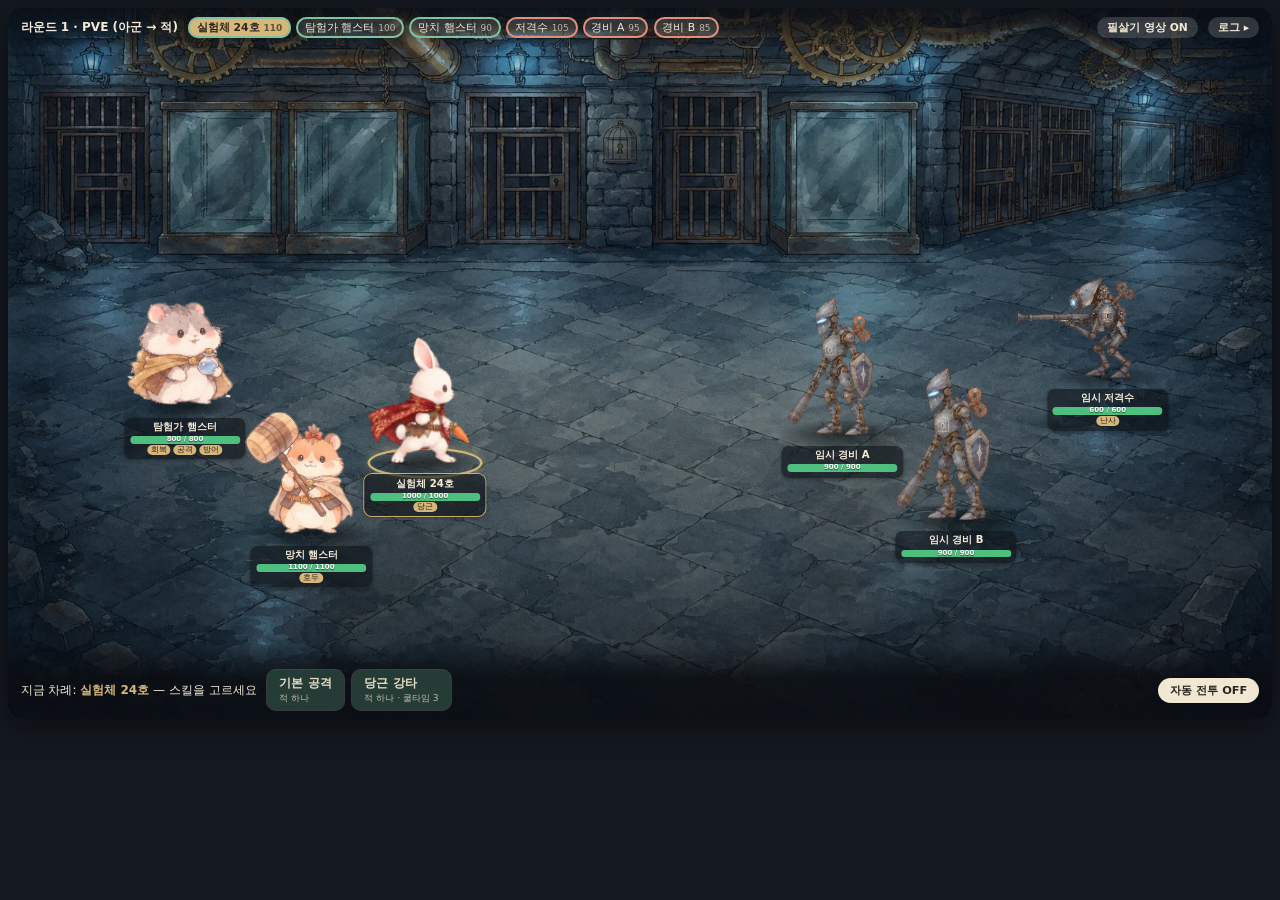
==== battle.html @ 60be23ec "TALELIA 테스트 배포판 첫 업로드 (개발 커밋 ec223e3 기준)" ====
<!doctype html>
<html lang="ko">
<head>
<meta charset="utf-8">
<meta name="viewport" content="width=device-width, initial-scale=1">
<meta name="theme-color" content="#253B35">
<title data-dev-title="TALELIA 전투 프로토타입">TALELIA · 전투</title>
<script src="js/devmode.js?v=ec223e365bf9"></script>
<!-- 턴제 전투 규칙 검증용 프로토타입 (그림 · 연출 최소)
     · 규칙 = js/battle/rules.js · 자동 행동 = js/battle/ai.js · 화면 = js/battle/view.js · 수치(모두 임시값) = data/battle-proto.js
     · 로그인 · 서버 호출 · 저장 없음. 이 폴더 안 파일만 읽습니다. 마을 화면(town.html)과 기존 게임 엔진은 건드리지 않습니다.
     · 주소 옵션: ?mode=pvp · ?seed=7 · ?auto=1 · ?speed=0|1|2|step
       필살기 영상: ?ultvideo=0|1 · ?ultvideorate=4 (시험용 배속) · ?ultvideosrc=경로 · ?ultvideodelay=ms (js/battle/view.js 머리말)
       이야기에서 온 전투: ?encounter=lab_guard_tutorial&return=story.html%3Fscene%3Dprologue_03 (구성 = data/battle-proto.js encounters · 끝나면 결과를 붙여 이야기로)
       던전 전투: ?dungeon=7&run=2026-11-18%23003&savekey=…&return=gacha.html%3Ftab%3Ddungeon (js/dungeon/rules.js · data/dungeon/floors.js · run 이 없으면 미리 보기)
       뽑기 편성으로 시험 전투: ?party=1&tier=normal&return=gacha.html%3Ftab%3Dparty (js/gacha/trial.js · data/gacha/trial.js · 끝나면 결과를 붙여 편성 탭으로)
       화면 비교용: ?bg=none (배경 없음 · 단색) · ?bgdim=0~1 (배경 어둡게) · ?shadow=0 (발밑 그림자 끔) · ?outline=1 (캐릭터 외곽 빛) -->

<script>
  // 시험용: 이 페이지에서 난 오류를 모아 둠 (tests/battle.test.html 이 읽음)
  window.__battleErrors = [];
  addEventListener('error', e => window.__battleErrors.push(String(e.message || e)));
  addEventListener('unhandledrejection', e => window.__battleErrors.push(String(e.reason)));
  (function(){ const ce = console.error; console.error = function(){ window.__battleErrors.push([].join.call(arguments, ' ')); return ce.apply(console, arguments); }; })();
</script>
<link rel="stylesheet" href="css/reset.css?v=ec223e365bf9">
<link rel="stylesheet" href="css/variables.css?v=ec223e365bf9">
<link rel="stylesheet" href="css/battle.css?v=ec223e365bf9">
</head>
<body>
<main id="battle" class="bt">
  <!-- 전장: 16:9 · 창 크기에 맞춰 늘어남 · 배경 그림(없으면 단색) 위에 캐릭터가 바닥선에 섬 · 위/아래 표시는 전장 위에 겹침 -->
  <section class="bt-field" aria-label="전장">
    <div class="bt-bg" aria-hidden="true"></div>
    <div class="bt-units"></div>

    <header class="bt-hud bt-hud--top">
      <div id="btRound" class="bt-round"></div>
      <ol id="btQueue" class="bt-queue" aria-label="이번 라운드 남은 행동 순서"></ol>
      <span class="bt-temp" title="수치 · 일부 규칙이 확정되지 않았습니다" data-dev-only>임시값</span>
      <button type="button" id="btVideoToggle" class="bt-hud-btn" aria-pressed="true" title="24호 필살기 영상 켜기 · 끄기 (이 기기에 기억)">필살기 영상 ON</button>
      <button type="button" id="btLogToggle" class="bt-hud-btn" aria-controls="btLogBox" aria-expanded="false">로그 ▸</button>
    </header>

    <div class="bt-hud bt-hud--bottom">
      <div id="btTurn" class="bt-turn"></div>
      <div class="bt-actions"><div id="btSkills" class="bt-skills"></div><button type="button" id="btStep" class="bt-btn bt-step" hidden>다음 행동 ▶</button></div>
      <button type="button" id="btAuto" class="bt-btn bt-auto">자동 전투 OFF</button>
    </div>

    <aside id="btLogBox" class="bt-logbox" aria-label="전투 로그">
      <h2>전투 로그 <small data-dev-only>적용된 보정(후열 · 전열 · 강화)을 항상 표시</small></h2>
      <ol id="btLog" class="bt-log"></ol>
    </aside>
    <div id="btResult" class="bt-result" hidden></div>
  </section>

  <!-- 전장 아래 도구 줄 -->
  <section class="bt-toolbar" data-dev-only>
    <span class="bt-seg"><button type="button" class="bt-btn" data-mode="pve">PVE</button><button type="button" class="bt-btn" data-mode="pvp">PVP</button></span>
    <label class="bt-seed">시드 <input id="btSeed" type="number" min="1" step="1" value="1"></label>
    <button type="button" id="btRestart" class="bt-btn">재시작</button>
    <span class="bt-seg" title="자동 행동 속도"><button type="button" class="bt-btn" data-speed="step">한 단계</button><button type="button" class="bt-btn" data-speed="1">×1</button><button type="button" class="bt-btn" data-speed="2">×2</button><button type="button" class="bt-btn" data-speed="0">즉시</button></span>
    <div id="btAutos" class="bt-autos"></div>
  </section>
</main>
<script src="data/battle-proto.js?v=ec223e365bf9"></script>
<script src="js/battle/rules.js?v=ec223e365bf9"></script>
<script src="js/battle/ai.js?v=ec223e365bf9"></script>
<script src="data/rigs/subject_24.js?v=ec223e365bf9"></script>
<script src="data/rigs/subject_24_small.js?v=ec223e365bf9"></script>
<script src="js/battle/rig.js?v=ec223e365bf9"></script>
<script src="js/battle/rig-stage.js?v=ec223e365bf9"></script>
<!-- 뽑기 편성으로 시험 전투 (?party=1 일 때만 씀 · 뽑기 저장은 읽기만) : 뽑기 데이터 · 규칙 · 시험 전투 상대 · 변환 · 뽑기 캐릭터 리그 데이터(그림은 쓸 때만 불러옴) -->
<script src="data/gacha/species.js?v=ec223e365bf9"></script>
<script src="js/gacha/rules.js?v=ec223e365bf9"></script>
<script src="js/gacha/passive.js?v=ec223e365bf9"></script>
<script src="js/gacha/story-growth.js?v=ec223e365bf9"></script>
<script src="data/gacha/equipment.js?v=ec223e365bf9"></script>
<script src="js/gacha/gear.js?v=ec223e365bf9"></script>
<script src="data/gacha/trial.js?v=ec223e365bf9"></script>
<script src="js/gacha/trial.js?v=ec223e365bf9"></script>
<!-- 던전 전투 (?dungeon=층 · E4 · 뽑기 저장은 읽기만) : 층 데이터 · 던전 규칙 -->
<script src="data/dungeon/floors.js?v=ec223e365bf9"></script>
<script src="js/dungeon/rules.js?v=ec223e365bf9"></script>
<script src="data/stage/chapter1.js?v=ec223e365bf9"></script>
<script src="js/stage/rules.js?v=ec223e365bf9"></script>
<script src="js/battle/fx-kit.js?v=ec223e365bf9"></script>
<script src="data/rigs/_kit.js?v=ec223e365bf9"></script>
<script src="data/rigs/farmer_rabbit.js?v=ec223e365bf9"></script>
<script src="data/rigs/squirrel_slinger.js?v=ec223e365bf9"></script>
<script src="data/rigs/mole_miner.js?v=ec223e365bf9"></script>
<script src="data/rigs/duck_healer.js?v=ec223e365bf9"></script>
<script src="data/rigs/turtle_guard.js?v=ec223e365bf9"></script>
<script src="data/rigs/fox_mage.js?v=ec223e365bf9"></script>
<script src="data/rigs/owl_sage.js?v=ec223e365bf9"></script>
<script src="data/rigs/moon_rabbit.js?v=ec223e365bf9"></script>
<script src="data/names.js?v=ec223e365bf9"></script>
<script src="js/names.js?v=ec223e365bf9"></script>
<script>TaleliaNames.applyFromStorage(new URLSearchParams(location.search).get("savekey") || undefined);</script>   <!-- 주인공 이름 (24호 → 엘피): 1-1 클리어 저장이면 표시 이름만 바꿈 -->
<script>(function(){ var b = document.getElementById("btVideoToggle"), N = window.TaleliaNames; if(b && N){ var s = N.readSave(new URLSearchParams(location.search).get("savekey") || undefined); b.title = N.nameOf("s24", s, "call") + " 필살기 영상 켜기 · 끄기 (이 기기에 기억)"; } })();</script>
<script src="js/battle/view.js?v=ec223e365bf9"></script>
</body>
</html>
---- css/variables.css ----
/* TALELIA · variables.css — 디자인 토큰 (공식 디자인 명세서 8.1 색상) */
:root{
  /* 브랜드 색 */
  --tl-forest:#253B35;   /* Forest Green */
  --tl-gold:#D7B779;     /* Warm Gold */
  --tl-navy:#26334D;     /* Royal Navy */
  --tl-cream:#E8DCC5;    /* Cream Beige */
  --tl-violet:#9C83C7;   /* Mystic Violet */
  --tl-coral:#D98772;    /* Coral Red */

  /* 역할 색 */
  --tl-bg:#cfe6c4;                 /* 마을 하늘·들판 */
  --tl-bg-2:#a9d39a;
  --tl-surface:#fbf6ec;            /* 패널 바탕 */
  --tl-surface-2:#f1e7d3;
  --tl-ink:#2a2620;                /* 본문 글자 */
  --tl-ink-soft:#6b6152;
  --tl-line:rgba(37,59,53,.14);
  --tl-ok:#2f8a5b;
  --tl-bad:#c4523c;

  /* 신규 6등급 배지 바탕 (흰 글자 대비 4.5:1 이상 — renewal/audit/TALELIA_GRADE_COLOR_PALETTE.md 승인안) */
  --tl-tier-common:#5E6B80;                                   /* 5.40 */
  --tl-tier-rare:#1E66D0;                                     /* 5.43 */
  --tl-tier-hero:#6F55A6;                                     /* 5.96 */
  --tl-tier-legendary:#8A6A2E;  --tl-tier-legendary-2:#9A5410;/* 5.02 / 5.75 */
  --tl-tier-mythic:#B0306A;     --tl-tier-mythic-2:#8E2B6E;   /* 6.04 / 7.72 */
  --tl-tier-primordial:#A0306A; --tl-tier-primordial-2:#5B3FB0;
  --tl-tier-primordial-3:#1D5FA0; --tl-tier-primordial-4:#17775A; /* 6.72 / 7.55 / 6.57 / 5.49 */
  /* 특성 배지 바탕 */
  --tl-trait-mutant:#0E7C69;    /* 5.11 */
  --tl-trait-boss:#26334D;      /* 12.63 · Royal Navy + 금 테두리 */
  --tl-trait-farm:#253B35;      /* 11.96 · Forest Green */
  /* 이펙트 전용 (프레임·오라·그라데이션 장식 — 글자에 쓰지 않음) */
  --tl-fx-hero:var(--tl-violet);
  --tl-fx-legendary:var(--tl-gold);
  --tl-fx-mythic-a:var(--tl-coral); --tl-fx-mythic-b:var(--tl-violet);
  --tl-fx-mutant:#0FB59A;

  /* 모양 */
  --tl-r-sm:10px; --tl-r:16px; --tl-r-lg:24px; --tl-r-pill:999px;
  --tl-shadow:0 6px 18px rgba(37,59,53,.18), 0 1px 0 rgba(255,255,255,.6) inset;
  --tl-shadow-lg:0 16px 40px rgba(20,30,28,.28);

  /* 글꼴 */
  --tl-font:'Noto Sans KR',system-ui,-apple-system,'Apple SD Gothic Neo',sans-serif;
  --tl-font-display:'Jua','Noto Sans KR',sans-serif;

  /* 여백 · 안전 영역 */
  --tl-gutter:16px;
  --tl-safe-top:env(safe-area-inset-top,0px);
  --tl-safe-bottom:env(safe-area-inset-bottom,0px);
  --tl-hud-h:60px;
  --tl-nav-h:66px;
}
---- css/battle.css ----
/* TALELIA · battle.css — 전투 프로토타입 전용 (마을 CSS 와 분리)
 *  전장 = 16:9 · 창 크기에 맞춰 늘어남. 전장 안의 크기 · 위치는 전장 폭 기준(cqw · %)이라 함께 커지고 작아짐 (전장 폭 1280 일 때 1cqw = 12.8px)
 *  캐릭터 배치 · 화면 키 · 배경 · 대비 수치는 js/battle/view.js 맨 위 FX (임시값) */
body{background:#141920;color:var(--tl-ink);font-family:var(--tl-font);font-size:14px}
.bt{min-height:100vh;display:flex;flex-direction:column;align-items:center;gap:6px;padding:8px}

/* ---------- 전장 ---------- */
.bt-field{position:relative;width:min(100%, calc((100vh - var(--bt-tools-h, 104px)) * 16 / 9));aspect-ratio:16/9;container-type:inline-size;overflow:hidden;
  border-radius:12px;background:#2b3440;box-shadow:0 8px 30px rgba(0,0,0,.45)}
.bt-bg{position:absolute;inset:0;background:#2b3440 var(--bt-bg, none) center bottom / cover no-repeat}
.bt-bg::after{content:'';position:absolute;inset:0;pointer-events:none;   /* 배경 어둡게: 전체 + 아래쪽(발밑 표시판 · 캐릭터 발 근처) 더 어둡게 */
  background:linear-gradient(to bottom, rgba(8,11,16,0) 50%, rgba(8,11,16,var(--bt-dim-bottom, .35)) 92%), rgba(8,11,16,var(--bt-dim, .25))}
.bt-units{position:absolute;inset:0}

/* ---------- 캐릭터: 칸(.bt-unit) = 발 위치 한 점 · 그림은 그 위 · 표시판은 그 아래 ---------- */
.bt-unit{position:absolute;width:0;height:0}
.bt-shadow{position:absolute;left:0;top:0;width:var(--sw, 8cqw);height:calc(var(--sw, 8cqw) * .24);translate:-50% -50%;border-radius:50%;pointer-events:none;
  background:radial-gradient(closest-side, rgba(0,0,0,.55), rgba(0,0,0,.28) 60%, rgba(0,0,0,0))}
.bt.no-shadow .bt-shadow{background:none}
.bt-actor{position:absolute;left:0;bottom:0;translate:-50% 0;isolation:isolate;transform-origin:50% 100%;cursor:pointer}
.bt-fig{height:var(--fh, 7.5cqw);display:flex;align-items:flex-end;justify-content:center}
.bt-fig--img{width:auto;max-width:none;object-fit:contain;transform:scaleX(-1)}   /* 아군 정지 그림은 왼쪽을 봄 → 오른쪽(적)을 보도록 반전 */
.bt-unit--enemy .bt-fig--img{transform:none}                                      /* 적 그림은 처음부터 왼쪽을 봄 → 반전 없음 */
.bt.has-outline .bt-fig{filter:drop-shadow(0 0 1px rgba(255,248,230,.9)) drop-shadow(0 0 3px rgba(255,248,230,.35))}
.bt-fig--shape{width:var(--fh, 7.5cqw);height:var(--fh, 7.5cqw);align-items:center;background:var(--c);color:#fff;font-weight:700;font-size:max(10px, .9cqw);box-shadow:inset 0 -6px 0 rgba(0,0,0,.18)}
.bt-fig--square{border-radius:10px}.bt-fig--circle{border-radius:50%}
.bt-floats{position:absolute;left:0;bottom:calc(var(--fh, 7.5cqw) + .6cqw);width:0;height:0;pointer-events:none;z-index:5}

/* 발밑 표시판: 이름 · HP · 쿨타임 · 강화 */
.bt-plate{position:absolute;left:0;top:.9cqw;translate:-50% 0;width:9.6cqw;padding:.25cqw .45cqw .35cqw;border-radius:.6cqw;text-align:center;cursor:pointer;
  background:rgba(14,18,24,.62);color:#f3ead8;box-shadow:0 1px 4px rgba(0,0,0,.35);font-size:max(9px, .72cqw);line-height:1.25}
.bt-name{font-weight:700;font-size:max(10px, .8cqw);white-space:nowrap;overflow:hidden;text-overflow:ellipsis}
.bt-hp{position:relative;height:max(7px, .62cqw);margin-top:.2cqw;border-radius:99px;background:rgba(255,255,255,.18);overflow:hidden}
.bt-hp i{position:absolute;inset:0 auto 0 0;background:#4fbf7f;transition:width .35s}
.bt-hp[data-level="mid"] i{background:#e0ad46}.bt-hp[data-level="lo"] i{background:#e0624a}
.bt-hp b{position:absolute;inset:0;font-size:max(7px, .5cqw);line-height:max(7px, .62cqw);font-weight:700;color:#fff;text-shadow:0 1px 1px rgba(0,0,0,.6)}
.bt-tags{display:flex;flex-direction:column;gap:.1cqw;margin-top:.1cqw}   /* V3: 패시브 강화 한 줄이 처음부터 붙어도 이름표가 옆 캐릭터를 가리지 않게 촘촘히 */
.bt-tags:empty,.bt-buffs:empty,.bt-cds:empty{display:none}
.bt-buffs,.bt-cds{display:flex;gap:.2cqw;justify-content:center;flex-wrap:nowrap}   /* 강화 한 줄 · 쿨타임 한 줄 */
.bt-buffs span,.bt-cds span{font-size:max(8px, .55cqw);padding:0 .3cqw;border-radius:.4cqw;background:rgba(255,255,255,.14);color:#e9dfcb;white-space:nowrap}
.bt-buffs span{background:#3d6fb6;color:#fff}
.bt-cds span.ready{background:var(--tl-gold);color:var(--tl-ink)}
/* 상태이상 (v2 5단계 · 아이콘 표 = view.js STATUS_ICON): 강화 칩 옆 · 나쁜 효과 = 붉은 · 보라 계열 (강화 = 파랑과 구분) · 남은 턴 = 오른쪽 아래 작은 숫자 */
.bt-effrow{display:flex;gap:.2cqw;justify-content:center;flex-wrap:nowrap;align-items:center}
.bt-effrow[hidden]{display:none}
.bt-status{display:inline-flex;gap:.15cqw}
.bt-status:empty{display:none}
.bt-st{position:relative;display:inline-flex;align-items:center;justify-content:center;min-width:max(15px, 1.05cqw);height:max(14px, .95cqw);padding:0 .12cqw;border-radius:.4cqw;
  font-size:max(9px, .62cqw);line-height:1;color:#fff;box-shadow:inset 0 0 0 1px rgba(255,255,255,.25)}
.bt-st i{font-style:normal;display:block}
.bt-st i img{display:block;width:max(11px, .8cqw);height:max(11px, .8cqw);object-fit:contain}
.bt-st small{position:absolute;right:-.18cqw;bottom:-.2cqw;min-width:max(8px, .5cqw);padding:0 1px;border-radius:99px;background:#14181e;color:#fff;font-size:max(7px, .45cqw);font-weight:800;line-height:1.15;text-align:center}
.bt-st--stun{background:#8a6a1e}
.bt-st--poison{background:#6c3a8f}
.bt-st--weaken{background:#a8423a}
.bt-st--silence{background:#5b5f78}
.bt-st--thorn{background:#6b5a3a}
.bt-st--thorn.is-worn{background:#a8423a}
/* 기절: 머리 위 회전 별 + 캐릭터 흐리게 (움직임 줄이기 = 별 · 흐림 없이 아이콘만) */
.bt-stunfx{position:absolute;left:0;bottom:calc(var(--fh, 7.5cqw) - .2cqw);width:0;height:0;pointer-events:none;z-index:4;display:none}
.bt-unit.is-stunned .bt-stunfx{display:block}
.bt-stunfx__ring{position:absolute;left:-2.2cqw;top:-.4cqw;width:4.4cqw;height:1.6cqw;transform:scaleY(.42)}
.bt-stunfx__ring i{position:absolute;left:50%;top:50%;font-style:normal;color:#ffd84a;font-size:max(13px, 1.3cqw);line-height:1;text-shadow:0 0 4px rgba(255,200,60,.9),0 1px 0 #6a4a00;
  translate:-50% -50%;animation:bt-stun-orbit 1.1s linear infinite}
.bt-stunfx__ring i:nth-child(2){animation-delay:-.367s}.bt-stunfx__ring i:nth-child(3){animation-delay:-.733s}
.bt-unit.is-stunned .bt-pose{opacity:.55;filter:saturate(.45) brightness(.9)}
.bt.is-reduced .bt-stunfx{display:none !important}
.bt.is-reduced .bt-unit.is-stunned .bt-pose{opacity:1;filter:none}
.bt-q.is-stunned{background:rgba(120,120,120,.45);color:#c9c9c9;box-shadow:inset 0 0 0 2px #888}
.bt-q__st{font-style:normal;margin-right:3px}
/* 적 n명: 대상을 고를 때 함께 맞을 이웃 = 발밑 점선 고리 */
.bt-unit.is-splash .bt-shadow{outline:.16cqw dashed #ffb47a;outline-offset:.18cqw}
.bt-unit.is-splash .bt-fig{filter:drop-shadow(0 0 4px rgba(255,170,110,.55))}

/* 상태: 지금 차례 = 발밑 금색 고리 · 고를 수 있는 대상 = 붉은 고리 + 외곽 빛 · 막힘 = 흐리게 · 쓰러짐 = 회색 */
.bt-unit.is-turn .bt-shadow{box-shadow:0 0 0 .2cqw rgba(215,183,121,.95), 0 0 1cqw rgba(215,183,121,.7)}
.bt-unit.is-turn .bt-plate{box-shadow:0 0 0 1px rgba(215,183,121,.9), 0 1px 4px rgba(0,0,0,.35)}
.bt-unit.is-target .bt-shadow{box-shadow:0 0 0 .22cqw #ff6a55, 0 0 1.1cqw rgba(255,106,85,.8);animation:bt-ring .9s ease-in-out infinite}
.bt-unit.is-target .bt-fig{filter:drop-shadow(0 0 2px #ff8a70) drop-shadow(0 0 6px rgba(255,106,85,.6))}
.bt-unit.is-blocked .bt-actor,.bt-unit.is-blocked .bt-plate{opacity:.4}
.bt-unit.is-down .bt-actor,.bt-unit.is-down .bt-plate{opacity:.35;filter:grayscale(1)}
.bt-unit.is-down .bt-shadow{opacity:.4}

.bt-float{position:absolute;left:0;translate:-50% 0;font-weight:800;font-size:max(14px, 1.5cqw);white-space:nowrap;text-shadow:0 1px 0 #000,0 0 5px rgba(0,0,0,.8);animation:bt-float 1.1s ease-out forwards}
.bt-float--damage{color:#ff8a70}.bt-float--heal{color:#7ee3a4}.bt-float--buff{color:#9cc4ff;font-size:max(12px, 1.15cqw)}
.bt-float--poison{color:#c79bff}                                                      /* 중독 피해 "☠ -42" (보라) */
.bt-float--status{color:#ff9ad0;font-size:max(12px, 1.1cqw)}                          /* 걸림 "약화" · "중독" · "기절" */
.bt-float--resist{color:#d6dbe2;font-size:max(11px, 1cqw)}                            /* 막힘 "저항" · "면역" */
.bt-float--stun{color:#ffd84a;font-size:max(15px, 1.6cqw);top:-.9cqw}                /* 기절 차례 "기절!" (머리 위 별 바로 위) */
.bt-result{position:absolute;left:50%;top:46%;translate:-50% -50%;z-index:960;display:flex;flex-direction:column;align-items:center;gap:6px;padding:18px 28px;border-radius:14px;background:rgba(251,246,236,.96);box-shadow:var(--tl-shadow-lg)}
/* 결과창 · 라운드 띠는 캐릭터 층(.bt-unit z-index = 발 높이 × 10 · 돌진 중 900) · 이펙트 캔버스(905)보다 위 */
.bt-result b{font-size:30px}.bt-result[data-result="win"] b{color:var(--tl-ok)}.bt-result[data-result="lose"] b{color:var(--tl-bad)}
.bt-result button{padding:6px 16px;border-radius:var(--tl-r-pill);background:var(--tl-forest);color:var(--tl-cream);font-weight:700}
.bt-result button.bt-result__sub{background:none;color:var(--tl-forest);box-shadow:inset 0 0 0 1.5px var(--tl-forest)}   /* 이야기로 돌아가기 (덜 강조) */
.bt-result[data-result="error"] b{font-size:20px;color:var(--tl-bad)}
/* 스테이지 패배: 동료 모으기 안내 (1-2 첫 패배 = is-first 로 크게) */
.bt-recruit{display:flex;flex-direction:column;align-items:center;gap:6px;margin:2px 0;text-align:center;color:#4a4032}
.bt-recruit p{margin:0;font-size:13px;max-width:26em;word-break:keep-all}
.bt-recruit__btns{display:flex;flex-wrap:wrap;justify-content:center;gap:8px}
.bt-recruit.is-first{padding:10px 14px;border-radius:12px;background:#fff3d2;box-shadow:inset 0 0 0 2px var(--tl-gold,#d7b779)}
.bt-recruit.is-first p{font-size:15px;font-weight:800}
.bt-recruit.is-first button:not(.bt-result__sub){padding:8px 22px;font-size:16px}
@container (max-width: 760px){
  .bt-result:has(.bt-recruit){width:max-content;max-width:96%;padding:6px 14px;gap:2px}
  .bt-result:has(.bt-recruit) b{font-size:20px}
  .bt-result:has(.bt-recruit) > span{font-size:11px}
  .bt-recruit p,.bt-recruit.is-first p{font-size:12px}
  .bt-recruit.is-first{padding:5px 10px;gap:4px}
}
/* 이야기에서 온 전투(?encounter=): 아래 도구 줄 숨김 · 전장을 그만큼 크게 */
/* 필살기 영상 덮개 (js/battle/view.js ultVideo) : 화면 전체 · 영상은 비율 유지(위아래 · 좌우 검은 띠) · 누르면 건너뛰기 */
.bt-video{position:fixed;inset:0;z-index:1000;display:flex;align-items:center;justify-content:center;background:#05070a;cursor:pointer;opacity:0;
  -webkit-user-select:none;user-select:none;touch-action:manipulation}
.bt-video__frame{position:relative;width:min(100vw, calc(100vh * 16 / 9));width:min(100vw, calc(100dvh * 16 / 9));aspect-ratio:16/9}
.bt-video__frame video,.bt-video__frame img{position:absolute;inset:0;width:100%;height:100%;object-fit:contain;display:block;pointer-events:none}
.bt-video__skip{position:absolute;right:max(12px, 2vw);bottom:max(12px, 2vh);padding:4px 12px;border-radius:999px;background:rgba(0,0,0,.5);color:#f3ead8;font-size:13px;pointer-events:none}
.bt.is-story{--bt-tools-h:16px}
.bt.is-story .bt-toolbar{display:none}
html:not(.is-dev) .bt{--bt-tools-h:16px}   /* 일반 접속: 아래 도구 줄 없음 */

/* ---------- 전장 위에 겹치는 표시 ---------- */
.bt-hud{position:absolute;left:0;right:0;z-index:50;display:flex;align-items:center;gap:.8cqw;padding:.7cqw 1cqw;color:#f3ead8;pointer-events:none}
.bt-hud > *{pointer-events:auto}
.bt-hud--top{top:0;background:linear-gradient(rgba(10,13,18,.75), rgba(10,13,18,0))}
.bt-hud--bottom{bottom:0;background:linear-gradient(rgba(10,13,18,0), rgba(10,13,18,.82) 45%);padding-top:2cqw}
.bt-round{font-weight:700;white-space:nowrap;font-size:max(11px, .95cqw)}
.bt-queue{display:flex;gap:.4cqw;margin:0;padding:0;list-style:none;overflow:hidden;flex:1}
.bt-q{padding:.25cqw .7cqw;border-radius:99px;font-size:max(10px, .85cqw);white-space:nowrap;background:rgba(255,255,255,.12)}
.bt-q small{margin-left:4px;opacity:.7}
.bt-q--ally{box-shadow:inset 0 0 0 2px #7fc29b}.bt-q--enemy{box-shadow:inset 0 0 0 2px #e08f7d}
.bt-q.is-now{background:var(--tl-gold);color:var(--tl-ink);font-weight:700}
.bt-temp{background:var(--tl-coral, #D98772);color:#fff;font-size:max(10px, .8cqw);font-weight:700;padding:.2cqw .7cqw;border-radius:99px}
.bt-hud-btn{padding:.3cqw .8cqw;border-radius:99px;background:rgba(255,255,255,.16);color:#f3ead8;font-weight:700;font-size:max(10px, .85cqw)}
.bt-turn{white-space:nowrap;font-size:max(11px, .95cqw)}
.bt-turn b{color:var(--tl-gold)}
.bt-actions{display:flex;gap:.6cqw;align-items:center;flex:1;min-height:3cqw}
.bt-skills{display:flex;gap:.6cqw;flex-wrap:wrap;align-items:center}
.bt-skill{padding:.4cqw 1cqw;border-radius:.7cqw;background:var(--tl-forest);color:var(--tl-cream);font-weight:700;text-align:left;font-size:max(11px, .95cqw);box-shadow:0 0 0 1px rgba(255,255,255,.18)}
.bt-skill small{display:block;font-weight:400;font-size:max(9px, .72cqw);opacity:.8}
.bt-skill.is-on{background:var(--tl-gold);color:var(--tl-ink)}
.bt-hint{font-size:max(10px, .8cqw);color:#d8cdb8}
.bt-btn{padding:5px 12px;border-radius:var(--tl-r-pill);background:var(--tl-surface-2);color:var(--tl-ink);font-weight:700;font-size:13px}
.bt-btn.is-on{background:var(--tl-forest);color:var(--tl-cream)}
.bt-hud .bt-btn{font-size:max(11px, .9cqw)}
.bt-step{background:var(--tl-gold)}
.bt-auto.is-on{background:var(--tl-coral, #D98772);color:#fff}

/* 로그 서랍 (오른쪽 · 기본 닫힘) */
.bt-logbox{position:absolute;right:0;top:3.6cqw;bottom:5.2cqw;z-index:55;width:min(34cqw, 420px);display:flex;flex-direction:column;padding:10px 12px;
  border-radius:12px 0 0 12px;background:rgba(251,246,236,.97);box-shadow:-6px 0 20px rgba(0,0,0,.35);transform:translateX(105%);transition:transform .25s}
.bt-logbox.is-open{transform:none}
.bt-logbox h2{font-size:14px;margin-bottom:6px}.bt-logbox h2 small{font-weight:400;color:var(--tl-ink-soft);font-size:11px;margin-left:4px}
.bt-log{flex:1;min-height:0;overflow:auto;margin:0;padding:0 0 0 2px;list-style:none;font-size:11.5px;line-height:1.45}
.bt-log li{padding:3px 0;border-bottom:1px dashed var(--tl-line)}
.bt-log--sys{color:var(--tl-ink-soft);font-weight:700}.bt-log--ally{color:#1d5b3c}.bt-log--enemy{color:#7a2e22}

/* ---------- 전장 아래 도구 줄 ---------- */
.bt-toolbar{width:min(100%, calc((100vh - var(--bt-tools-h, 104px)) * 16 / 9));display:flex;flex-wrap:wrap;gap:8px 12px;align-items:center;color:#d8cdb8;font-size:12px}
.bt-seg{display:inline-flex;gap:2px;padding:2px;border-radius:var(--tl-r-pill);background:rgba(255,255,255,.08)}
.bt-seed input{width:64px;padding:3px 6px;border:1px solid rgba(255,255,255,.2);border-radius:8px;background:#fff;color:var(--tl-ink)}
.bt-autos{display:flex;gap:10px;flex-wrap:wrap;align-items:center}
.bt-label{font-weight:700;color:#bfb39c}
.bt-check{display:inline-flex;gap:4px;align-items:center;cursor:pointer}

/* ---------- 연출 (움직임은 view.js 스크립트 · 수치는 view.js 맨 위 FX) ---------- */
.bt-pose{transform-origin:50% 100%;animation:bt-breathe var(--bt-breathe-period, 2.4s) ease-in-out var(--d, 0s) infinite;transition:scale .15s}
.bt-unit.is-down .bt-pose{animation:none}
.bt-unit.is-turn .bt-pose{scale:var(--bt-turn-scale, 1.06)}
.bt-fx{position:absolute;pointer-events:none}
.bt-fx-dot{left:0;top:0;z-index:120;border-radius:50%;background:#fff6d8;box-shadow:0 0 0 2px #e0a33a,0 0 8px 2px rgba(255,214,120,.9)}
.bt-fx-dot--enemy{background:#ffe0ea;box-shadow:0 0 0 2px #b0476b,0 0 8px 2px rgba(240,120,160,.85)}
.bt-fx-dot--heal{background:#bff0d2;box-shadow:0 0 0 2px #2f8a5b,0 0 10px 3px rgba(79,209,139,.85)}
.bt-fx-walnut{left:0;top:0;z-index:125;border-radius:50%;background:radial-gradient(circle at 35% 30%, #c8955a, #8a5a2b 70%);box-shadow:inset 0 -6px 0 rgba(0,0,0,.2),0 4px 10px rgba(0,0,0,.25)}
.bt-fx-slash{z-index:135;transform-origin:50% 50%;opacity:0}
.bt-fx-slash svg{display:block;overflow:visible}
.bt-fx-dust{left:0;top:0;z-index:122;border-radius:50%;opacity:0}
.bt-fx-glow{inset:-6%;border-radius:50%;box-shadow:0 0 0 3px #6fa8ff,0 0 16px 4px rgba(111,168,255,.75);opacity:0;z-index:2}
.bt-fx-dim{inset:0;z-index:115;background:#000;opacity:0}
.bt-fx-banner{left:50%;top:42%;z-index:140;white-space:nowrap;font-size:max(24px, 3cqw);font-weight:900;color:#fff8e6;letter-spacing:2px;
  text-shadow:0 2px 0 #8a5a2b,0 0 18px rgba(255,200,90,.9);opacity:0}
.bt.is-busy .bt-skill{pointer-events:none;opacity:.6}

@keyframes bt-ring{50%{opacity:.55}}
@keyframes bt-breathe{50%{translate:0 calc(-1 * var(--bt-breathe-px, 1.5px))}}
@keyframes bt-float{0%{opacity:0;margin-top:6px}15%{opacity:1;margin-top:0}100%{opacity:0;margin-top:-34px}}
@keyframes bt-float-fade{0%{opacity:0}15%{opacity:1}75%{opacity:1}100%{opacity:0}}
@keyframes bt-stun-orbit{0%{transform:translate(2cqw,0) scaleY(2.4)}25%{transform:translate(0,.7cqw) scaleY(2.4)}50%{transform:translate(-2cqw,0) scaleY(2.4)}75%{transform:translate(0,-.7cqw) scaleY(2.4)}100%{transform:translate(2cqw,0) scaleY(2.4)}}
/* 움직임 줄이기 (브라우저 설정 또는 ?motion=reduce · view.js 가 .is-reduced 를 붙임): 움직임은 끄고 숫자는 제자리에서 나타났다 사라짐 */
.bt.is-reduced *:not(.bt-float){animation:none !important;transition:none !important}
.bt.is-reduced .bt-float{animation-name:bt-float-fade}

/* ---------- 파츠 리그 (js/battle/rig-stage.js): 정지 그림 상자 위에 캔버스를 겹침 · 리그가 준비되면 캔버스만 보임 · 실패하면 정지 그림 그대로 ---------- */
.bt-fig--rig{position:relative;width:calc(var(--fh, 7.5cqw) * 1.25)}
.bt-fig--rig .bt-fig--img{height:100%;width:auto;max-width:none;object-fit:contain}
.bt-rig-canvas{position:absolute;left:50%;bottom:0;width:calc(var(--fh, 7.5cqw) * 2.5);height:calc(var(--fh, 7.5cqw) * 1.5625);transform:translateX(-50%);pointer-events:none;visibility:hidden}
.bt-fig--rig.is-rig-ready .bt-rig-canvas{visibility:visible}
.bt-fig--rig.is-rig-ready .bt-fig--img{visibility:hidden}
.bt-pose.has-rig{animation:none}   /* 리그가 대기 동작을 그리므로 CSS 숨쉬기는 끔 */

/* ---------- 뽑기 편성으로 시험 전투 (?party=1 · .bt.is-party) ---------- */
.bt.is-party{--bt-tools-h:16px}
.bt.is-party .bt-toolbar{display:none}
.bt.is-party .bt-plate{width:8.2cqw}
.bt-skill__note{display:inline-block !important;margin-top:.15cqw;padding:0 .4cqw;border-radius:.4cqw;background:rgba(255,217,138,.25);color:#ffd98a;opacity:1 !important}
.bt-result__tiers{display:flex;gap:6px}
.bt-result__tiers button[aria-pressed="true"]{background:var(--tl-forest);color:var(--tl-cream)}
/* 작은 전장(휴대폰 가로 등): 이름표는 이름 · HP 바만 (쿨타임 · 강화 칩 · HP 숫자는 숨김 · 글자 최소 크기 때문에 이름표가 커져 겹치지 않게) */
@container (max-width: 760px){
  .bt.is-party .bt-cds,.bt.is-party .bt-buffs,.bt.is-party .bt-hp b{display:none}
  .bt.is-party .bt-tags{margin:0}
  /* 상태이상 아이콘은 작은 화면에서도 보임: 이름표 오른쪽 위 모서리에 겹쳐 이름표 높이는 그대로 */
  .bt.is-party .bt-effrow{position:absolute;right:-4px;top:-9px}
  .bt.is-party .bt-st{min-width:13px;height:12px;font-size:8px}
  .bt.is-party .bt-st small{font-size:7px}
  .bt.is-party .bt-plate{width:8.6cqw;padding:.2cqw .3cqw .35cqw;top:.6cqw}
  .bt.is-party .bt-name{font-size:9px}
  .bt.is-party .bt-hp{height:5px}
}
/* 휴대폰 세로: 가로로 돌려 달라는 안내 (그래도 보기 = rotate-ok) */
.bt-rotate{display:none}
@media (orientation: portrait) and (max-width: 700px){
  .bt:is(.is-party,.is-story):not(.rotate-ok) .bt-rotate{position:fixed;inset:0;z-index:1100;display:flex;align-items:center;justify-content:center;padding:24px;background:rgba(10,13,18,.92)}
}
.bt-rotate__box{display:flex;flex-direction:column;align-items:center;gap:10px;max-width:320px;text-align:center;color:#f3ead8;line-height:1.5}
.bt-rotate__icon{font-size:44px;line-height:1}
.bt-rotate__box b{font-size:20px}
.bt-rotate__box span{font-size:14px;color:#d8cdb8}
.bt-rotate__box button{min-height:44px;padding:8px 22px;border-radius:var(--tl-r-pill, 99px);background:var(--tl-gold, #d7b779);color:var(--tl-ink, #2a2218);font-weight:800}

/* ---------- 뽑기 캐릭터 공격 이펙트 캔버스 (js/battle/fx-kit.js · 시험 전투만) ---------- */
.bt-fxcanvas{position:absolute;left:0;top:0;width:100%;height:100%;pointer-events:none;z-index:905}

/* ---------- 던전 전투 (?dungeon= · E4) : 라운드 띠 · 보상 카드 ---------- */
.bt-roundbanner{position:absolute;left:0;right:0;top:34%;z-index:950;display:flex;flex-direction:column;align-items:center;gap:2px;padding:1.1cqw 0;pointer-events:none;
  background:linear-gradient(90deg,transparent,rgba(20,28,26,.78) 22%,rgba(20,28,26,.78) 78%,transparent);color:var(--tl-cream,#fbf6ec);
  animation:bt-banner var(--bt-banner-dur,1100ms) ease-out both}
.bt-roundbanner small{font-size:max(12px,1.1cqw);letter-spacing:.08em;opacity:.85}
.bt-roundbanner b{font-size:max(26px,3.4cqw);font-weight:900;letter-spacing:.12em}
.bt-roundbanner.is-boss b{color:#ffb36b;text-shadow:0 0 .8cqw rgba(255,120,40,.6)}
@keyframes bt-banner{0%{opacity:0;transform:scaleX(.7)}14%{opacity:1;transform:none}80%{opacity:1}100%{opacity:0}}
.bt.is-reduced .bt-roundbanner{animation:bt-banner-fade var(--bt-banner-dur,1100ms) linear both}
@keyframes bt-banner-fade{0%,85%{opacity:1}100%{opacity:0}}
.bt-reward{display:flex;align-items:center;gap:12px;margin:4px 0}
.bt-reward.is-none{flex-direction:column;gap:0;font-weight:700;color:#6a5d4c}
.bt-reward.is-none small{font-weight:400}
.bt-reward__gold{font-size:18px;font-weight:800;color:#7a5a14}
.bt-reward__gold i{font-style:normal;color:#d9a520;margin-right:4px}
.bt-reward__note{color:#6a5d4c}
.bt-gear{--g:var(--tl-tier-common);display:flex;flex-direction:column;align-items:center;justify-content:center;min-width:92px;min-height:96px;padding:8px 10px;border-radius:12px;
  background:#fff;box-shadow:inset 0 0 0 3px var(--g),0 2px 8px rgba(0,0,0,.12)}
.bt-gear em{font-style:normal;font-size:12px;font-weight:800;color:#fff;background:var(--g);border-radius:99px;padding:1px 10px}
.bt-gear b{font-size:20px !important;color:var(--g) !important;margin-top:4px}
.bt-gear small{font-size:12px;color:#6a5d4c}
.bt-gear--uncommon{--g:var(--tl-tier-rare)}.bt-gear--hero{--g:var(--tl-tier-hero)}
.bt-gear--legend{--g:var(--tl-tier-legendary);background:linear-gradient(#fff8e6,#fff);box-shadow:inset 0 0 0 3px var(--g),0 0 14px rgba(255,200,90,.7)}
.bt-left{color:#6a5d4c}
.bt-result__row{display:flex;gap:8px;margin-top:4px}
.bt-result button:disabled{opacity:.45;cursor:not-allowed}

/* 스테이지 변이 해충 (S2 · 결정 13): 같은 그림에 보라빛 색 필터(초록 → 보라) · 기절 표시(.bt-pose 필터)와 함께 쓰이도록 따로 정의 */
.bt-unit.is-mutant .bt-pose{filter:hue-rotate(185deg) saturate(1.15) contrast(1.05)}
.bt-unit.is-mutant.is-stunned .bt-pose{filter:hue-rotate(185deg) saturate(.55) brightness(.9)}

/* V3: 패시브 강화(전투 시작부터 붙음)가 이름표 높이를 늘려 옆 캐릭터를 가리지 않도록, 좁은 전장(< 1000px)에서는 강화 줄을 이름표 위쪽 경계에 겹쳐 둠 (이름표 크기는 그대로) */
@container (max-width: 1000px){
  .bt-plate{position:absolute}
  .bt-tags .bt-buffs{position:absolute;left:50%;bottom:100%;translate:-50% 0;margin-bottom:1px;pointer-events:none}
}

/* ===================== 모바일 보정 (지인 배포 4단계) ===================== */
/* 주소창에 가리지 않게 보이는 높이(dvh) 기준. var() 가 든 선언은 두 번 적어도 옛 값으로 돌아가지 않으므로 @supports 로 감쌈 (미지원 = 위의 100vh 그대로) */
@supports (height: 100dvh){
  .bt{min-height:100dvh}
  .bt-field,.bt-toolbar{width:min(100%, calc((100dvh - var(--bt-tools-h, 104px)) * 16 / 9))}
}
.bt-queue{-webkit-mask-image:linear-gradient(90deg,#000 calc(100% - 22px),transparent);mask-image:linear-gradient(90deg,#000 calc(100% - 22px),transparent)}   /* 넘치는 순서 칩은 잘리지 않고 흐려짐 */
.bt-result__row{flex-wrap:wrap;justify-content:center}
.bt .bt-logbox{z-index:955}   /* 열린 로그 위로 캐릭터(발 높이 × 10)가 겹쳐 그려지지 않게 · 결과창(960)보다는 아래 */

/* 작은 전장(휴대폰): 누르는 버튼을 크게 · 이름이 덜 잘리게 */
@container (max-width: 760px){
  .bt-hud .bt-hud-btn{min-height:28px;padding:0 10px}
  .bt-hud .bt-auto,.bt-hud .bt-step{min-height:36px}
  .bt-hud .bt-skill{min-height:36px}
}
@container (max-width: 700px){
  .bt.is-party .bt-plate{width:9.8cqw;padding-left:.1cqw;padding-right:.1cqw}
  .bt.is-party .bt-name{letter-spacing:-.04em}
}

/* 휴대폰 세로 [그래도 보기]: 전장(16:9) 안에 겹치던 위 · 아래 표시를 전장 바깥 위 · 아래로 */
@media (orientation: portrait) and (max-width: 700px){
  .bt{justify-content:center;padding:8px 6px}
  .bt-field{overflow:visible;margin:96px 0 170px;width:100%}
  .bt-bg{border-radius:12px;overflow:hidden}
  .bt .bt-hud--top{top:auto;bottom:100%;flex-wrap:wrap;gap:6px;padding:0 0 8px;background:none}
  .bt .bt-round{flex:1 1 100%;white-space:normal;font-size:13px}
  .bt .bt-queue{flex:1 1 100%;order:1}
  .bt .bt-q{font-size:11px;padding:2px 8px}
  .bt .bt-hud--top .bt-hud-btn{min-height:34px;font-size:12px}
  .bt .bt-hud--bottom{bottom:auto;top:100%;flex-wrap:wrap;align-content:flex-start;gap:8px;padding:10px 0 0;background:none}
  .bt .bt-turn{flex:1 1 100%;white-space:normal;font-size:13px}
  .bt .bt-actions{flex:1 1 100%;flex-wrap:wrap;gap:8px}
  .bt .bt-skills{gap:8px}
  .bt .bt-hud .bt-skill{min-height:48px;padding:6px 12px;border-radius:10px;font-size:13px}
  .bt .bt-hud .bt-skill small{font-size:11px}
  .bt .bt-hint{flex-basis:100%;font-size:11px}
  .bt .bt-hud .bt-auto,.bt .bt-hud .bt-step{min-height:44px;font-size:13px}
  .bt .bt-unit .bt-plate{width:8.6cqw;padding:1px;top:2px}
  .bt .bt-unit .bt-name,.bt .bt-unit .bt-hp b,.bt .bt-unit .bt-cds,.bt .bt-unit .bt-buffs{display:none}   /* 좁은 전장: 이름표는 HP 막대만 (차례는 아래 "지금 차례"와 테두리로) */
  .bt .bt-unit .bt-hp{height:5px;margin:0}
  .bt .bt-logbox{position:fixed;left:8px;right:8px;top:45%;bottom:8px;width:auto;border-radius:12px;transform:none;visibility:hidden}
  .bt .bt-logbox.is-open{visibility:visible}
  .bt .bt-result{position:fixed;width:max-content;max-width:94vw;max-height:88vh;overflow:auto}
}
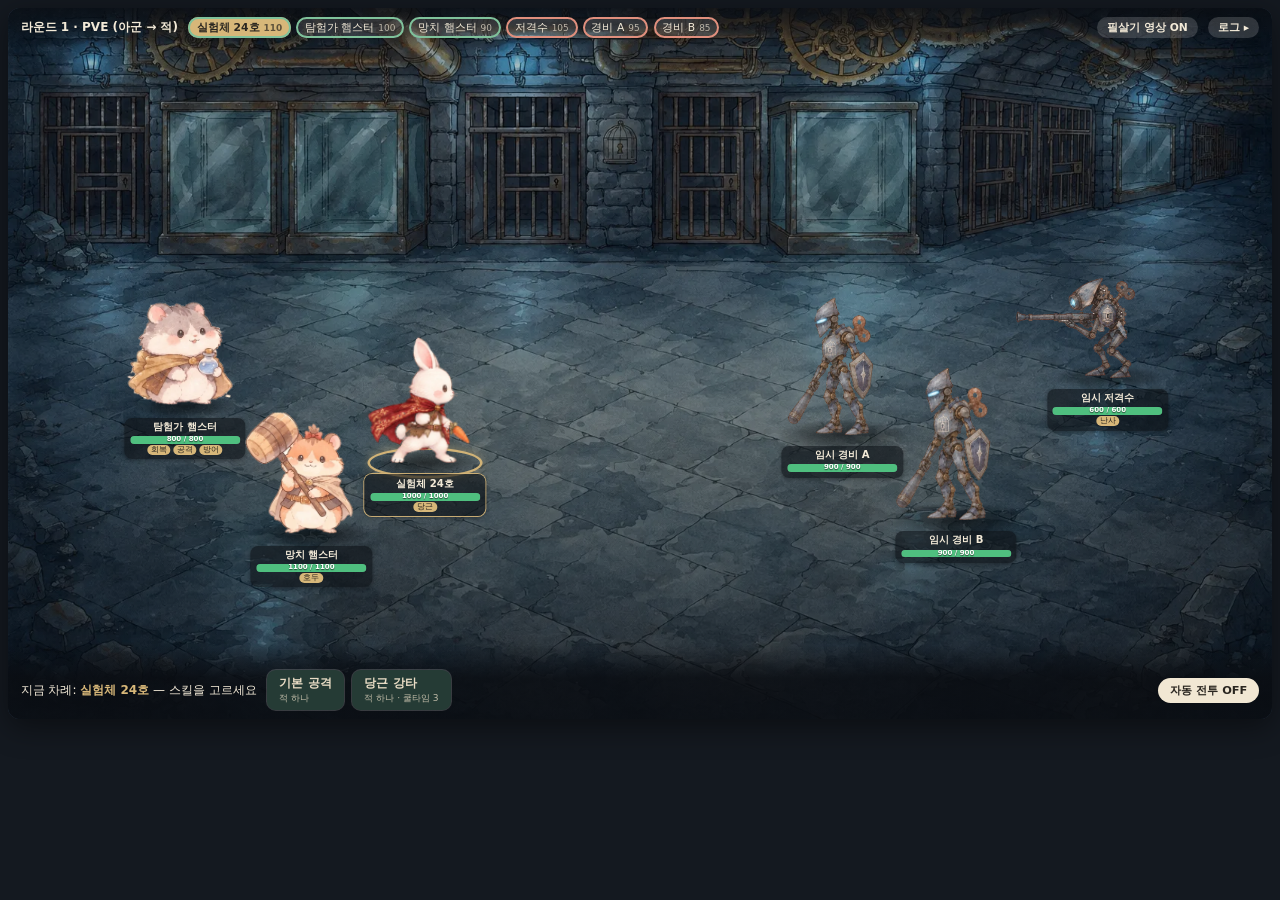
==== commit dddecb02: "TALELIA 테스트 배포판 갱신 (개발 커밋 08630dd 기준: 월드맵, 모바일 다크 모드 수정)" ====
--- a/battle.html
+++ b/battle.html
@@ -4,8 +4,9 @@
 <meta charset="utf-8">
 <meta name="viewport" content="width=device-width, initial-scale=1">
 <meta name="theme-color" content="#253B35">
+<meta name="color-scheme" content="only light">   <!-- 휴대폰 브라우저의 강제 다크 모드가 그림 · 색을 바꾸지 않게 (지인 배포 · 마을이 어둡게 보이던 문제) -->
 <title data-dev-title="TALELIA 전투 프로토타입">TALELIA · 전투</title>
-<script src="js/devmode.js?v=ec223e365bf9"></script>
+<script src="js/devmode.js?v=08630ddc70d4"></script>
 <!-- 턴제 전투 규칙 검증용 프로토타입 (그림 · 연출 최소)
      · 규칙 = js/battle/rules.js · 자동 행동 = js/battle/ai.js · 화면 = js/battle/view.js · 수치(모두 임시값) = data/battle-proto.js
      · 로그인 · 서버 호출 · 저장 없음. 이 폴더 안 파일만 읽습니다. 마을 화면(town.html)과 기존 게임 엔진은 건드리지 않습니다.
@@ -23,9 +24,9 @@
   addEventListener('unhandledrejection', e => window.__battleErrors.push(String(e.reason)));
   (function(){ const ce = console.error; console.error = function(){ window.__battleErrors.push([].join.call(arguments, ' ')); return ce.apply(console, arguments); }; })();
 </script>
-<link rel="stylesheet" href="css/reset.css?v=ec223e365bf9">
-<link rel="stylesheet" href="css/variables.css?v=ec223e365bf9">
-<link rel="stylesheet" href="css/battle.css?v=ec223e365bf9">
+<link rel="stylesheet" href="css/reset.css?v=08630ddc70d4">
+<link rel="stylesheet" href="css/variables.css?v=08630ddc70d4">
+<link rel="stylesheet" href="css/battle.css?v=08630ddc70d4">
 </head>
 <body>
 <main id="battle" class="bt">
@@ -64,41 +65,41 @@
     <div id="btAutos" class="bt-autos"></div>
   </section>
 </main>
-<script src="data/battle-proto.js?v=ec223e365bf9"></script>
-<script src="js/battle/rules.js?v=ec223e365bf9"></script>
-<script src="js/battle/ai.js?v=ec223e365bf9"></script>
-<script src="data/rigs/subject_24.js?v=ec223e365bf9"></script>
-<script src="data/rigs/subject_24_small.js?v=ec223e365bf9"></script>
-<script src="js/battle/rig.js?v=ec223e365bf9"></script>
-<script src="js/battle/rig-stage.js?v=ec223e365bf9"></script>
+<script src="data/battle-proto.js?v=08630ddc70d4"></script>
+<script src="js/battle/rules.js?v=08630ddc70d4"></script>
+<script src="js/battle/ai.js?v=08630ddc70d4"></script>
+<script src="data/rigs/subject_24.js?v=08630ddc70d4"></script>
+<script src="data/rigs/subject_24_small.js?v=08630ddc70d4"></script>
+<script src="js/battle/rig.js?v=08630ddc70d4"></script>
+<script src="js/battle/rig-stage.js?v=08630ddc70d4"></script>
 <!-- 뽑기 편성으로 시험 전투 (?party=1 일 때만 씀 · 뽑기 저장은 읽기만) : 뽑기 데이터 · 규칙 · 시험 전투 상대 · 변환 · 뽑기 캐릭터 리그 데이터(그림은 쓸 때만 불러옴) -->
-<script src="data/gacha/species.js?v=ec223e365bf9"></script>
-<script src="js/gacha/rules.js?v=ec223e365bf9"></script>
-<script src="js/gacha/passive.js?v=ec223e365bf9"></script>
-<script src="js/gacha/story-growth.js?v=ec223e365bf9"></script>
-<script src="data/gacha/equipment.js?v=ec223e365bf9"></script>
-<script src="js/gacha/gear.js?v=ec223e365bf9"></script>
-<script src="data/gacha/trial.js?v=ec223e365bf9"></script>
-<script src="js/gacha/trial.js?v=ec223e365bf9"></script>
+<script src="data/gacha/species.js?v=08630ddc70d4"></script>
+<script src="js/gacha/rules.js?v=08630ddc70d4"></script>
+<script src="js/gacha/passive.js?v=08630ddc70d4"></script>
+<script src="js/gacha/story-growth.js?v=08630ddc70d4"></script>
+<script src="data/gacha/equipment.js?v=08630ddc70d4"></script>
+<script src="js/gacha/gear.js?v=08630ddc70d4"></script>
+<script src="data/gacha/trial.js?v=08630ddc70d4"></script>
+<script src="js/gacha/trial.js?v=08630ddc70d4"></script>
 <!-- 던전 전투 (?dungeon=층 · E4 · 뽑기 저장은 읽기만) : 층 데이터 · 던전 규칙 -->
-<script src="data/dungeon/floors.js?v=ec223e365bf9"></script>
-<script src="js/dungeon/rules.js?v=ec223e365bf9"></script>
-<script src="data/stage/chapter1.js?v=ec223e365bf9"></script>
-<script src="js/stage/rules.js?v=ec223e365bf9"></script>
-<script src="js/battle/fx-kit.js?v=ec223e365bf9"></script>
-<script src="data/rigs/_kit.js?v=ec223e365bf9"></script>
-<script src="data/rigs/farmer_rabbit.js?v=ec223e365bf9"></script>
-<script src="data/rigs/squirrel_slinger.js?v=ec223e365bf9"></script>
-<script src="data/rigs/mole_miner.js?v=ec223e365bf9"></script>
-<script src="data/rigs/duck_healer.js?v=ec223e365bf9"></script>
-<script src="data/rigs/turtle_guard.js?v=ec223e365bf9"></script>
-<script src="data/rigs/fox_mage.js?v=ec223e365bf9"></script>
-<script src="data/rigs/owl_sage.js?v=ec223e365bf9"></script>
-<script src="data/rigs/moon_rabbit.js?v=ec223e365bf9"></script>
-<script src="data/names.js?v=ec223e365bf9"></script>
-<script src="js/names.js?v=ec223e365bf9"></script>
+<script src="data/dungeon/floors.js?v=08630ddc70d4"></script>
+<script src="js/dungeon/rules.js?v=08630ddc70d4"></script>
+<script src="data/stage/chapter1.js?v=08630ddc70d4"></script>
+<script src="js/stage/rules.js?v=08630ddc70d4"></script>
+<script src="js/battle/fx-kit.js?v=08630ddc70d4"></script>
+<script src="data/rigs/_kit.js?v=08630ddc70d4"></script>
+<script src="data/rigs/farmer_rabbit.js?v=08630ddc70d4"></script>
+<script src="data/rigs/squirrel_slinger.js?v=08630ddc70d4"></script>
+<script src="data/rigs/mole_miner.js?v=08630ddc70d4"></script>
+<script src="data/rigs/duck_healer.js?v=08630ddc70d4"></script>
+<script src="data/rigs/turtle_guard.js?v=08630ddc70d4"></script>
+<script src="data/rigs/fox_mage.js?v=08630ddc70d4"></script>
+<script src="data/rigs/owl_sage.js?v=08630ddc70d4"></script>
+<script src="data/rigs/moon_rabbit.js?v=08630ddc70d4"></script>
+<script src="data/names.js?v=08630ddc70d4"></script>
+<script src="js/names.js?v=08630ddc70d4"></script>
 <script>TaleliaNames.applyFromStorage(new URLSearchParams(location.search).get("savekey") || undefined);</script>   <!-- 주인공 이름 (24호 → 엘피): 1-1 클리어 저장이면 표시 이름만 바꿈 -->
 <script>(function(){ var b = document.getElementById("btVideoToggle"), N = window.TaleliaNames; if(b && N){ var s = N.readSave(new URLSearchParams(location.search).get("savekey") || undefined); b.title = N.nameOf("s24", s, "call") + " 필살기 영상 켜기 · 끄기 (이 기기에 기억)"; } })();</script>
-<script src="js/battle/view.js?v=ec223e365bf9"></script>
+<script src="js/battle/view.js?v=08630ddc70d4"></script>
 </body>
 </html>
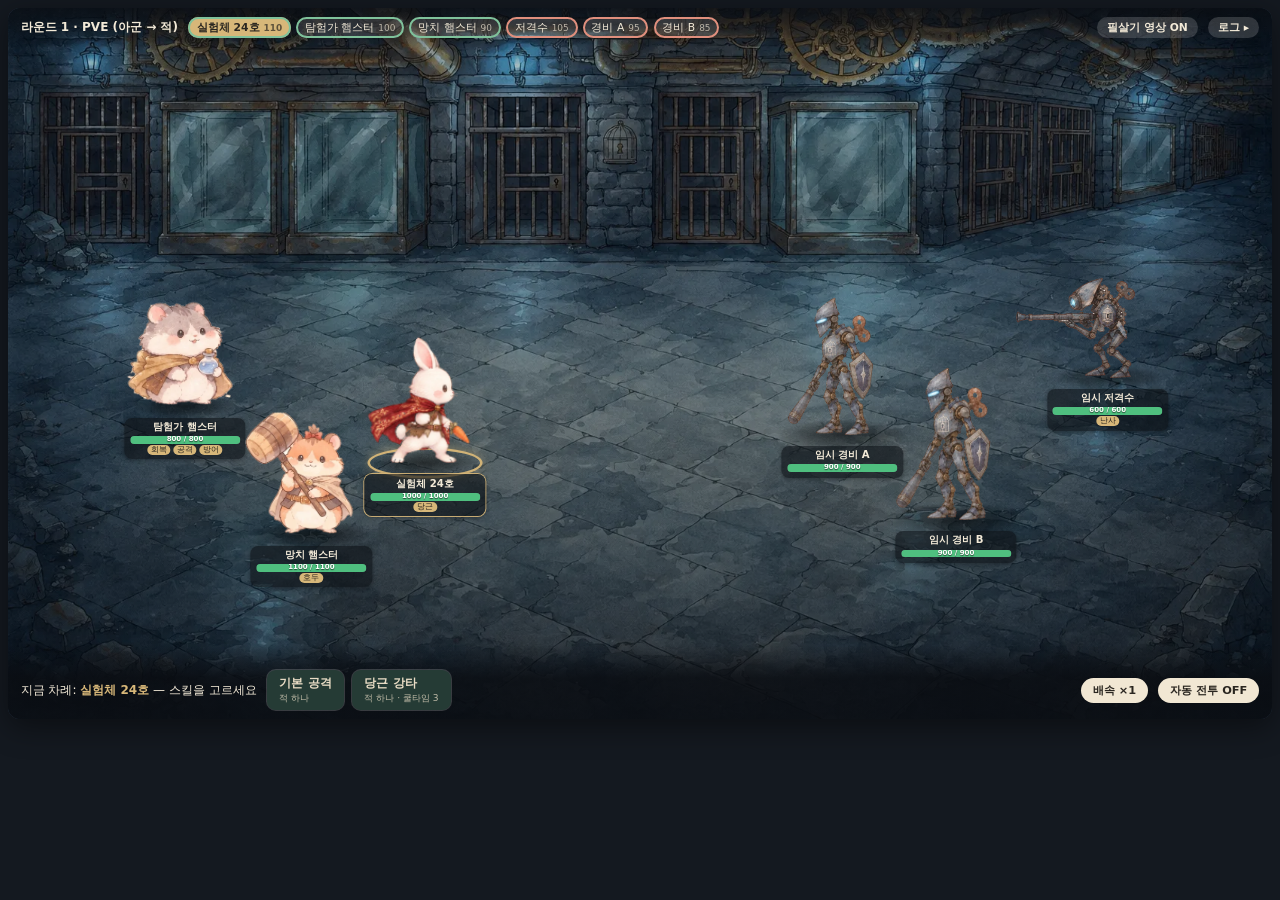
==== commit 3e5f3f77: "TALELIA 테스트 배포판 갱신 (개발 커밋 1f4dce3 기준: 전투 배속 버튼, 테스트 참여 정령석 선물, 던전 난이도 조정) - 전투 화면에 배속 버튼 ×1/×2 (이 기기" ====
--- a/battle.html
+++ b/battle.html
@@ -6,7 +6,7 @@
 <meta name="theme-color" content="#253B35">
 <meta name="color-scheme" content="only light">   <!-- 휴대폰 브라우저의 강제 다크 모드가 그림 · 색을 바꾸지 않게 (지인 배포 · 마을이 어둡게 보이던 문제) -->
 <title data-dev-title="TALELIA 전투 프로토타입">TALELIA · 전투</title>
-<script src="js/devmode.js?v=08630ddc70d4"></script>
+<script src="js/devmode.js?v=1f4dce3c9d6a"></script>
 <!-- 턴제 전투 규칙 검증용 프로토타입 (그림 · 연출 최소)
      · 규칙 = js/battle/rules.js · 자동 행동 = js/battle/ai.js · 화면 = js/battle/view.js · 수치(모두 임시값) = data/battle-proto.js
      · 로그인 · 서버 호출 · 저장 없음. 이 폴더 안 파일만 읽습니다. 마을 화면(town.html)과 기존 게임 엔진은 건드리지 않습니다.
@@ -24,9 +24,9 @@
   addEventListener('unhandledrejection', e => window.__battleErrors.push(String(e.reason)));
   (function(){ const ce = console.error; console.error = function(){ window.__battleErrors.push([].join.call(arguments, ' ')); return ce.apply(console, arguments); }; })();
 </script>
-<link rel="stylesheet" href="css/reset.css?v=08630ddc70d4">
-<link rel="stylesheet" href="css/variables.css?v=08630ddc70d4">
-<link rel="stylesheet" href="css/battle.css?v=08630ddc70d4">
+<link rel="stylesheet" href="css/reset.css?v=1f4dce3c9d6a">
+<link rel="stylesheet" href="css/variables.css?v=1f4dce3c9d6a">
+<link rel="stylesheet" href="css/battle.css?v=1f4dce3c9d6a">
 </head>
 <body>
 <main id="battle" class="bt">
@@ -46,6 +46,7 @@
     <div class="bt-hud bt-hud--bottom">
       <div id="btTurn" class="bt-turn"></div>
       <div class="bt-actions"><div id="btSkills" class="bt-skills"></div><button type="button" id="btStep" class="bt-btn bt-step" hidden>다음 행동 ▶</button></div>
+      <button type="button" id="btSpeed" class="bt-btn bt-speed" title="전투 배속 ×1 · ×2 (이 기기에 기억)">배속 ×1</button>
       <button type="button" id="btAuto" class="bt-btn bt-auto">자동 전투 OFF</button>
     </div>
 
@@ -65,41 +66,41 @@
     <div id="btAutos" class="bt-autos"></div>
   </section>
 </main>
-<script src="data/battle-proto.js?v=08630ddc70d4"></script>
-<script src="js/battle/rules.js?v=08630ddc70d4"></script>
-<script src="js/battle/ai.js?v=08630ddc70d4"></script>
-<script src="data/rigs/subject_24.js?v=08630ddc70d4"></script>
-<script src="data/rigs/subject_24_small.js?v=08630ddc70d4"></script>
-<script src="js/battle/rig.js?v=08630ddc70d4"></script>
-<script src="js/battle/rig-stage.js?v=08630ddc70d4"></script>
+<script src="data/battle-proto.js?v=1f4dce3c9d6a"></script>
+<script src="js/battle/rules.js?v=1f4dce3c9d6a"></script>
+<script src="js/battle/ai.js?v=1f4dce3c9d6a"></script>
+<script src="data/rigs/subject_24.js?v=1f4dce3c9d6a"></script>
+<script src="data/rigs/subject_24_small.js?v=1f4dce3c9d6a"></script>
+<script src="js/battle/rig.js?v=1f4dce3c9d6a"></script>
+<script src="js/battle/rig-stage.js?v=1f4dce3c9d6a"></script>
 <!-- 뽑기 편성으로 시험 전투 (?party=1 일 때만 씀 · 뽑기 저장은 읽기만) : 뽑기 데이터 · 규칙 · 시험 전투 상대 · 변환 · 뽑기 캐릭터 리그 데이터(그림은 쓸 때만 불러옴) -->
-<script src="data/gacha/species.js?v=08630ddc70d4"></script>
-<script src="js/gacha/rules.js?v=08630ddc70d4"></script>
-<script src="js/gacha/passive.js?v=08630ddc70d4"></script>
-<script src="js/gacha/story-growth.js?v=08630ddc70d4"></script>
-<script src="data/gacha/equipment.js?v=08630ddc70d4"></script>
-<script src="js/gacha/gear.js?v=08630ddc70d4"></script>
-<script src="data/gacha/trial.js?v=08630ddc70d4"></script>
-<script src="js/gacha/trial.js?v=08630ddc70d4"></script>
+<script src="data/gacha/species.js?v=1f4dce3c9d6a"></script>
+<script src="js/gacha/rules.js?v=1f4dce3c9d6a"></script>
+<script src="js/gacha/passive.js?v=1f4dce3c9d6a"></script>
+<script src="js/gacha/story-growth.js?v=1f4dce3c9d6a"></script>
+<script src="data/gacha/equipment.js?v=1f4dce3c9d6a"></script>
+<script src="js/gacha/gear.js?v=1f4dce3c9d6a"></script>
+<script src="data/gacha/trial.js?v=1f4dce3c9d6a"></script>
+<script src="js/gacha/trial.js?v=1f4dce3c9d6a"></script>
 <!-- 던전 전투 (?dungeon=층 · E4 · 뽑기 저장은 읽기만) : 층 데이터 · 던전 규칙 -->
-<script src="data/dungeon/floors.js?v=08630ddc70d4"></script>
-<script src="js/dungeon/rules.js?v=08630ddc70d4"></script>
-<script src="data/stage/chapter1.js?v=08630ddc70d4"></script>
-<script src="js/stage/rules.js?v=08630ddc70d4"></script>
-<script src="js/battle/fx-kit.js?v=08630ddc70d4"></script>
-<script src="data/rigs/_kit.js?v=08630ddc70d4"></script>
-<script src="data/rigs/farmer_rabbit.js?v=08630ddc70d4"></script>
-<script src="data/rigs/squirrel_slinger.js?v=08630ddc70d4"></script>
-<script src="data/rigs/mole_miner.js?v=08630ddc70d4"></script>
-<script src="data/rigs/duck_healer.js?v=08630ddc70d4"></script>
-<script src="data/rigs/turtle_guard.js?v=08630ddc70d4"></script>
-<script src="data/rigs/fox_mage.js?v=08630ddc70d4"></script>
-<script src="data/rigs/owl_sage.js?v=08630ddc70d4"></script>
-<script src="data/rigs/moon_rabbit.js?v=08630ddc70d4"></script>
-<script src="data/names.js?v=08630ddc70d4"></script>
-<script src="js/names.js?v=08630ddc70d4"></script>
+<script src="data/dungeon/floors.js?v=1f4dce3c9d6a"></script>
+<script src="js/dungeon/rules.js?v=1f4dce3c9d6a"></script>
+<script src="data/stage/chapter1.js?v=1f4dce3c9d6a"></script>
+<script src="js/stage/rules.js?v=1f4dce3c9d6a"></script>
+<script src="js/battle/fx-kit.js?v=1f4dce3c9d6a"></script>
+<script src="data/rigs/_kit.js?v=1f4dce3c9d6a"></script>
+<script src="data/rigs/farmer_rabbit.js?v=1f4dce3c9d6a"></script>
+<script src="data/rigs/squirrel_slinger.js?v=1f4dce3c9d6a"></script>
+<script src="data/rigs/mole_miner.js?v=1f4dce3c9d6a"></script>
+<script src="data/rigs/duck_healer.js?v=1f4dce3c9d6a"></script>
+<script src="data/rigs/turtle_guard.js?v=1f4dce3c9d6a"></script>
+<script src="data/rigs/fox_mage.js?v=1f4dce3c9d6a"></script>
+<script src="data/rigs/owl_sage.js?v=1f4dce3c9d6a"></script>
+<script src="data/rigs/moon_rabbit.js?v=1f4dce3c9d6a"></script>
+<script src="data/names.js?v=1f4dce3c9d6a"></script>
+<script src="js/names.js?v=1f4dce3c9d6a"></script>
 <script>TaleliaNames.applyFromStorage(new URLSearchParams(location.search).get("savekey") || undefined);</script>   <!-- 주인공 이름 (24호 → 엘피): 1-1 클리어 저장이면 표시 이름만 바꿈 -->
 <script>(function(){ var b = document.getElementById("btVideoToggle"), N = window.TaleliaNames; if(b && N){ var s = N.readSave(new URLSearchParams(location.search).get("savekey") || undefined); b.title = N.nameOf("s24", s, "call") + " 필살기 영상 켜기 · 끄기 (이 기기에 기억)"; } })();</script>
-<script src="js/battle/view.js?v=08630ddc70d4"></script>
+<script src="js/battle/view.js?v=1f4dce3c9d6a"></script>
 </body>
 </html>
--- a/css/battle.css
+++ b/css/battle.css
@@ -144,6 +144,7 @@
 .bt-hud .bt-btn{font-size:max(11px, .9cqw)}
 .bt-step{background:var(--tl-gold)}
 .bt-auto.is-on{background:var(--tl-coral, #D98772);color:#fff}
+.bt-speed{white-space:nowrap}   /* 전투 배속 ×1 · ×2 (×2 = .bt-btn.is-on) */
 
 /* 로그 서랍 (오른쪽 · 기본 닫힘) */
 .bt-logbox{position:absolute;right:0;top:3.6cqw;bottom:5.2cqw;z-index:55;width:min(34cqw, 420px);display:flex;flex-direction:column;padding:10px 12px;
@@ -280,7 +281,7 @@
 /* 작은 전장(휴대폰): 누르는 버튼을 크게 · 이름이 덜 잘리게 */
 @container (max-width: 760px){
   .bt-hud .bt-hud-btn{min-height:28px;padding:0 10px}
-  .bt-hud .bt-auto,.bt-hud .bt-step{min-height:36px}
+  .bt-hud .bt-auto,.bt-hud .bt-step,.bt-hud .bt-speed{min-height:36px}
   .bt-hud .bt-skill{min-height:36px}
 }
 @container (max-width: 700px){
@@ -305,7 +306,7 @@
   .bt .bt-hud .bt-skill{min-height:48px;padding:6px 12px;border-radius:10px;font-size:13px}
   .bt .bt-hud .bt-skill small{font-size:11px}
   .bt .bt-hint{flex-basis:100%;font-size:11px}
-  .bt .bt-hud .bt-auto,.bt .bt-hud .bt-step{min-height:44px;font-size:13px}
+  .bt .bt-hud .bt-auto,.bt .bt-hud .bt-step,.bt .bt-hud .bt-speed{min-height:44px;font-size:13px}
   .bt .bt-unit .bt-plate{width:8.6cqw;padding:1px;top:2px}
   .bt .bt-unit .bt-name,.bt .bt-unit .bt-hp b,.bt .bt-unit .bt-cds,.bt .bt-unit .bt-buffs{display:none}   /* 좁은 전장: 이름표는 HP 막대만 (차례는 아래 "지금 차례"와 테두리로) */
   .bt .bt-unit .bt-hp{height:5px;margin:0}
